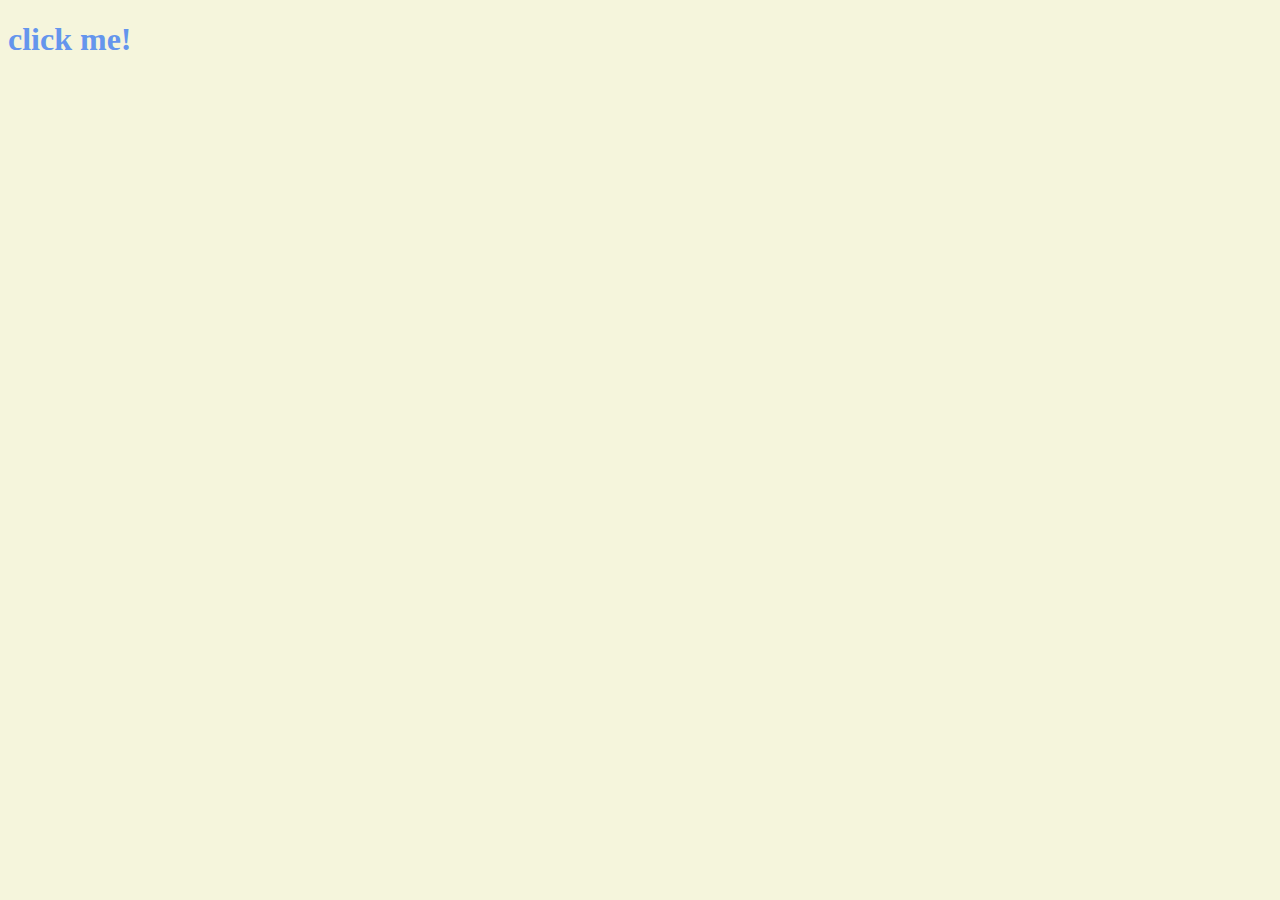
==== index.html @ 3af093c3 "Add files via upload" ====
<!DOCTYPE html>
<html lang="en">
    <meta charset="utf-8">
    <meta http-equiv="X-UA-Compatible" content="IE-edge"/>
    <meta name="viewport" content="width=device-width, initial-scale=1.0" />
    <link rel="stylesheet" href="style.css">
    <head>
        <title>momontum</title>
    </head>
    <body>    
    <div class="hello">
        <h1 class="sexy-font">click me!</h1>
    </div> 
    <script src="app.js"></script>
    </body>
</html>
---- style.css ----
body{
    background-color: beige;
}

h1 {
    color: cornflowerblue;
    transition: color = ;
}

.clicked {
    color: tomato;
}
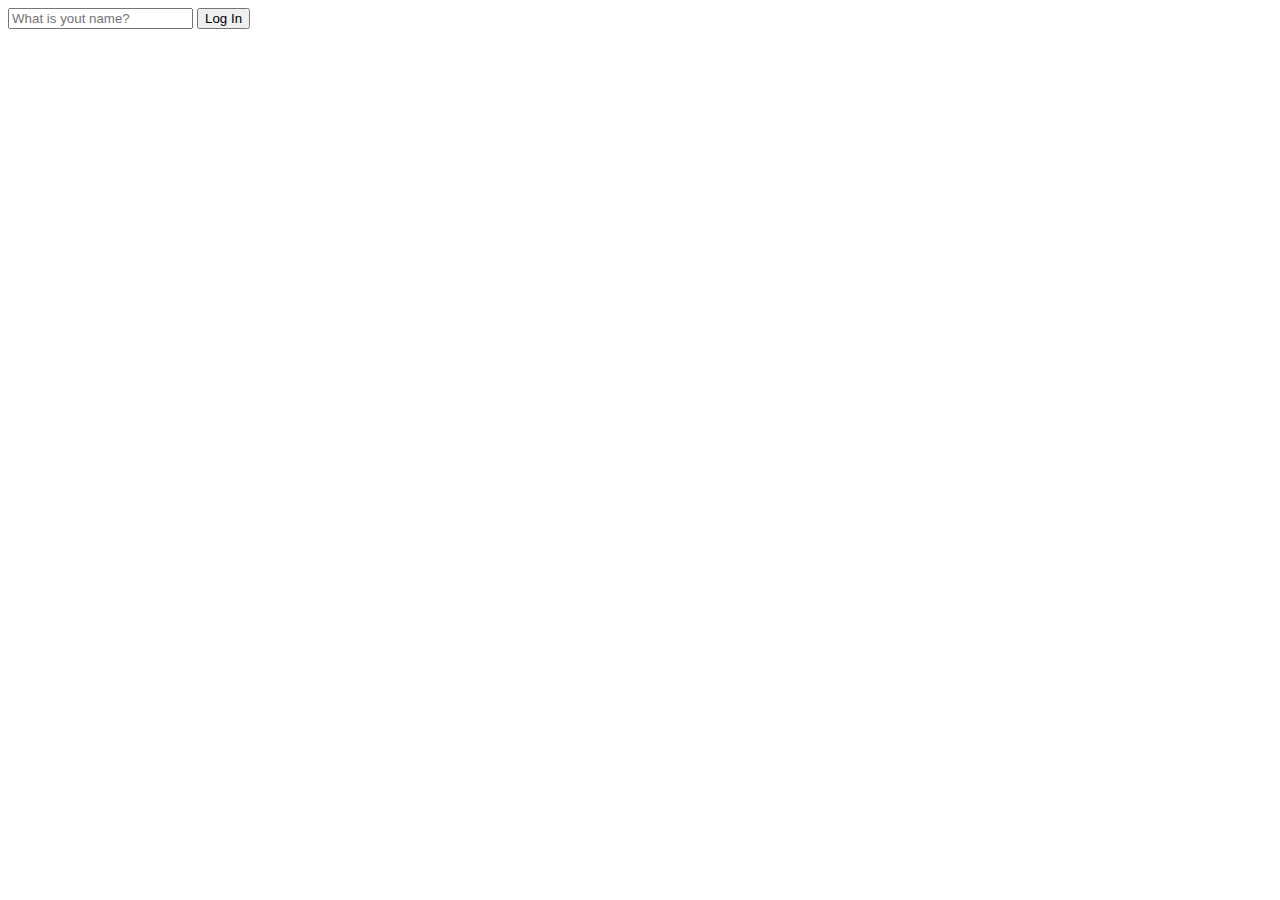
==== commit 6068de72: "Add files via upload" ====
--- a/index.html
+++ b/index.html
@@ -5,12 +5,14 @@
     <meta name="viewport" content="width=device-width, initial-scale=1.0" />
     <link rel="stylesheet" href="style.css">
     <head>
-        <title>momontum</title>
+        <title>Momontum App</title>
     </head>
     <body>    
-    <div class="hello">
-        <h1 class="sexy-font">click me!</h1>
-    </div> 
-    <script src="app.js"></script>
+    <form class="hidden" id="login-form">
+        <input required maxlength="15" type = "text" placeholder="What is yout name?">
+        <button>Log In</button>
+    </form>
+        <h1 id="greeting" class="hidden"></h1>
+        <script src="app.js"></script>
     </body>
 </html> --- a/style.css
+++ b/style.css
@@ -1,12 +1,3 @@
-body{
-    background-color: beige;
-}
-
-h1 {
-    color: cornflowerblue;
-    transition: color = ;
-}
-
-.clicked {
-    color: tomato;
+.hidden {
+display: none;
 }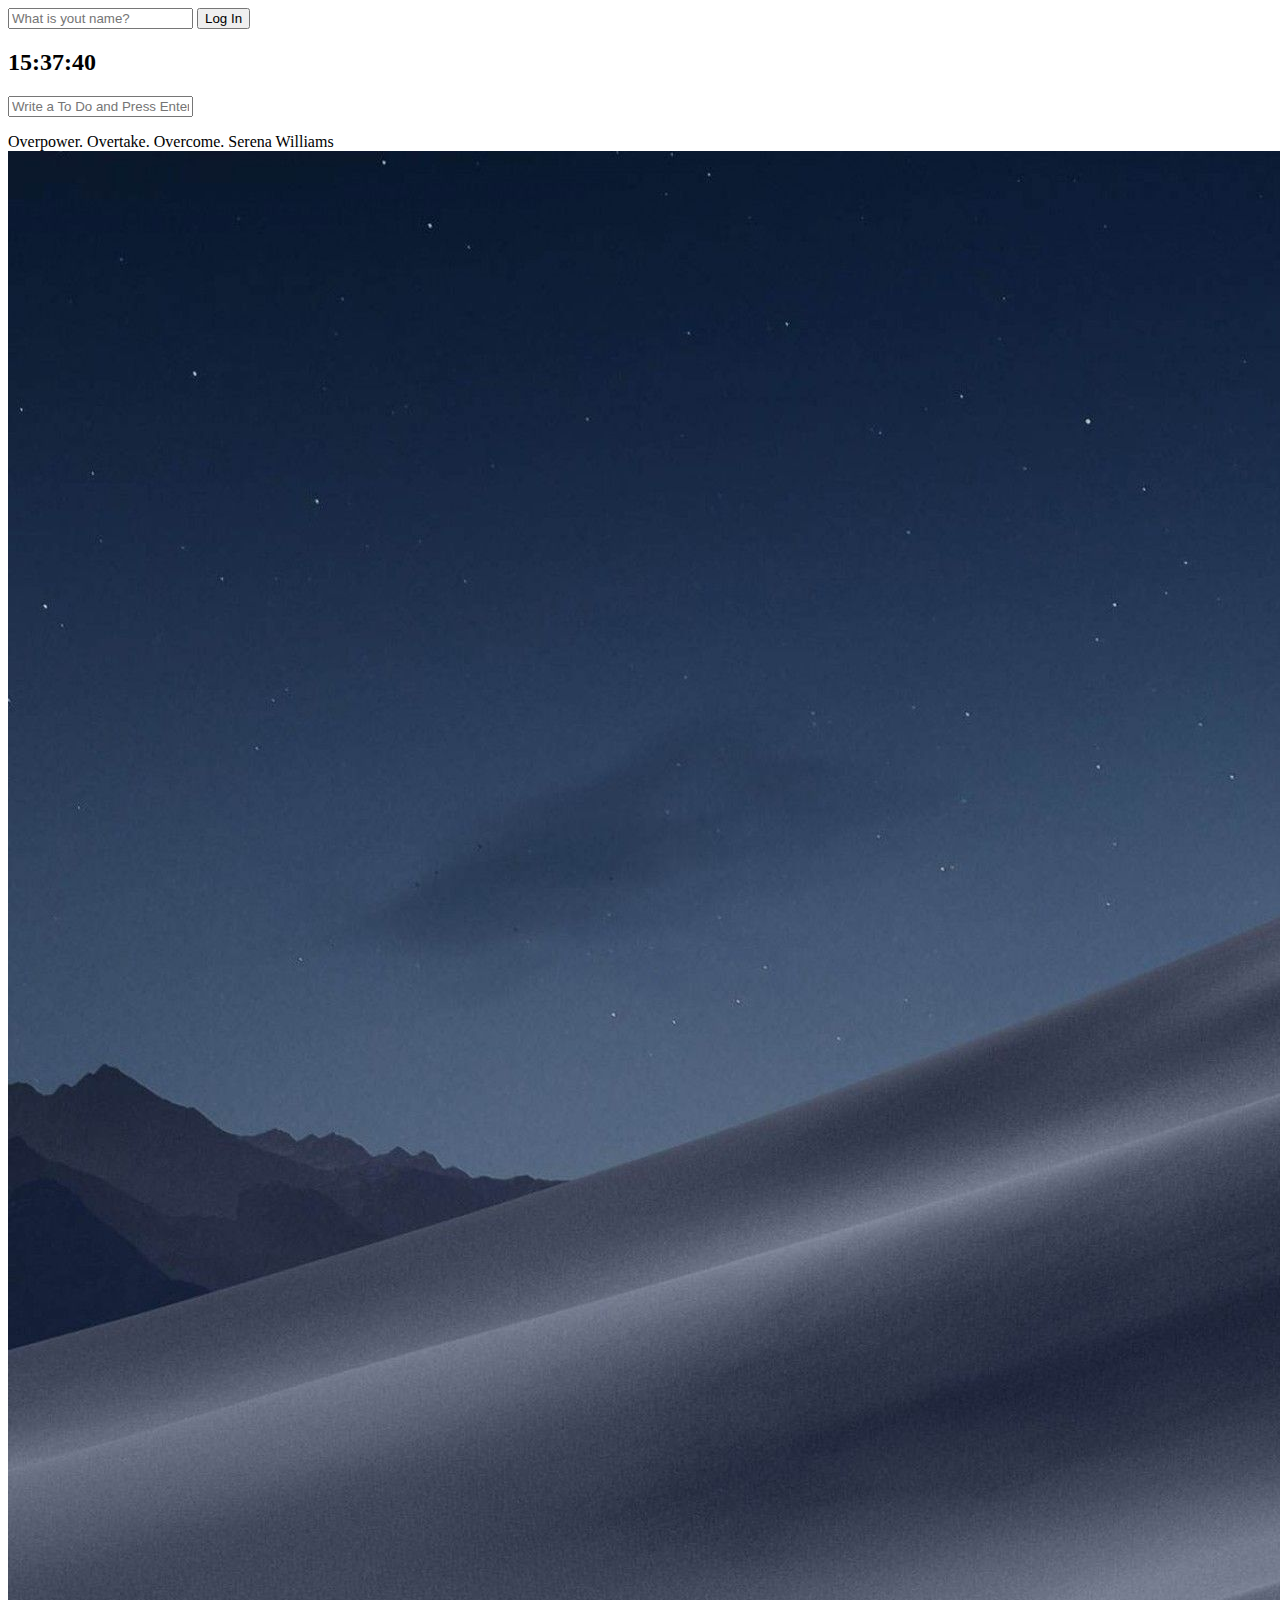
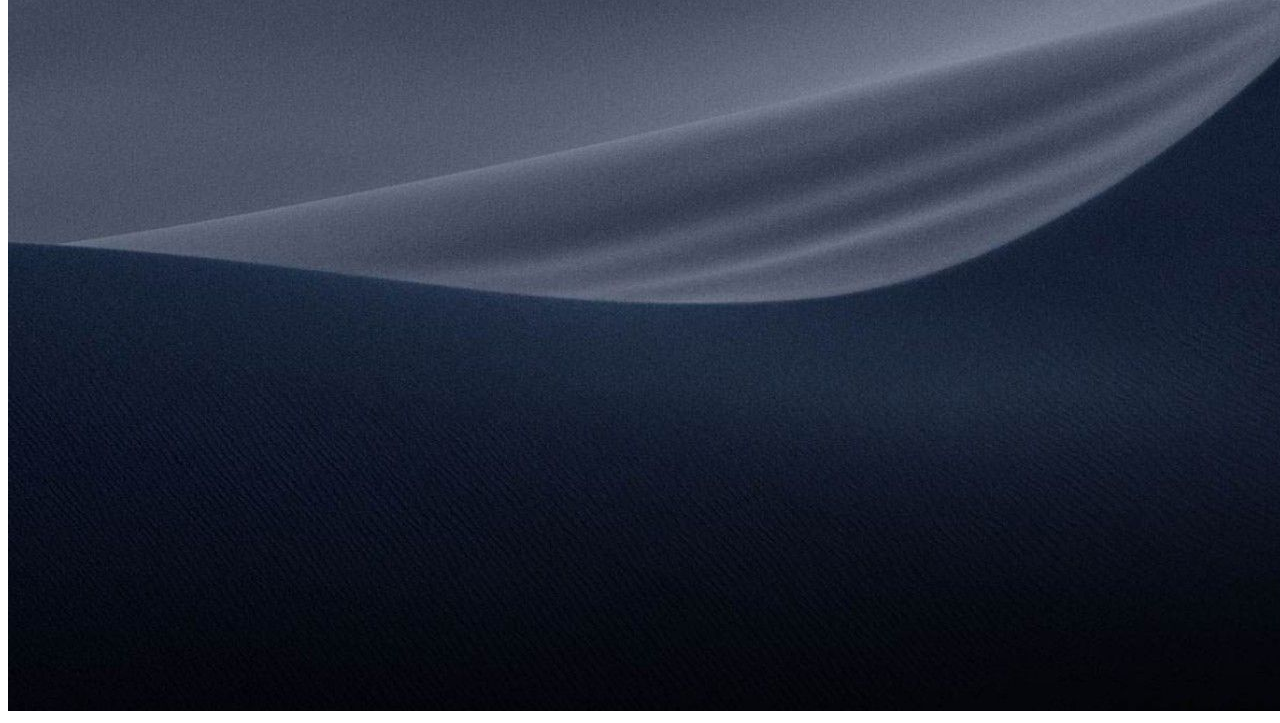
==== commit 643b2de1: "Add files via upload" ====
--- a/index.html
+++ b/index.html
@@ -3,7 +3,7 @@
     <meta charset="utf-8">
     <meta http-equiv="X-UA-Compatible" content="IE-edge"/>
     <meta name="viewport" content="width=device-width, initial-scale=1.0" />
-    <link rel="stylesheet" href="style.css">
+    <link rel="stylesheet" href="css/style.css">
     <head>
         <title>Momontum App</title>
     </head>
@@ -12,7 +12,21 @@
         <input required maxlength="15" type = "text" placeholder="What is yout name?">
         <button>Log In</button>
     </form>
-        <h1 id="greeting" class="hidden"></h1>
-        <script src="app.js"></script>
+        <h2 id="clock">00:00:00</h2>
+        <h1 class="hidden" id="greeting"></h1>
+        <form id="todo-form">
+            <input type="text" placeholder="Write a To Do and Press Enter" required>
+        </form>
+        <ul id="todo-list"></ul>
+        <div id="quote">
+            <span></span>
+            <span></span>
+        </div>
+        <script src="js/greetings.js"></script>
+        <script src="js/clock.js"></script>
+        <script src="js/quotes.js"></script>
+        <script src="js/background.js"></script>
+        <script src="js/todo.js"></script>
     </body>
+   
 </html> --- a/css/style.css
+++ b/css/style.css
@@ -0,0 +1,3 @@
+.hidden {
+display: none;
+}